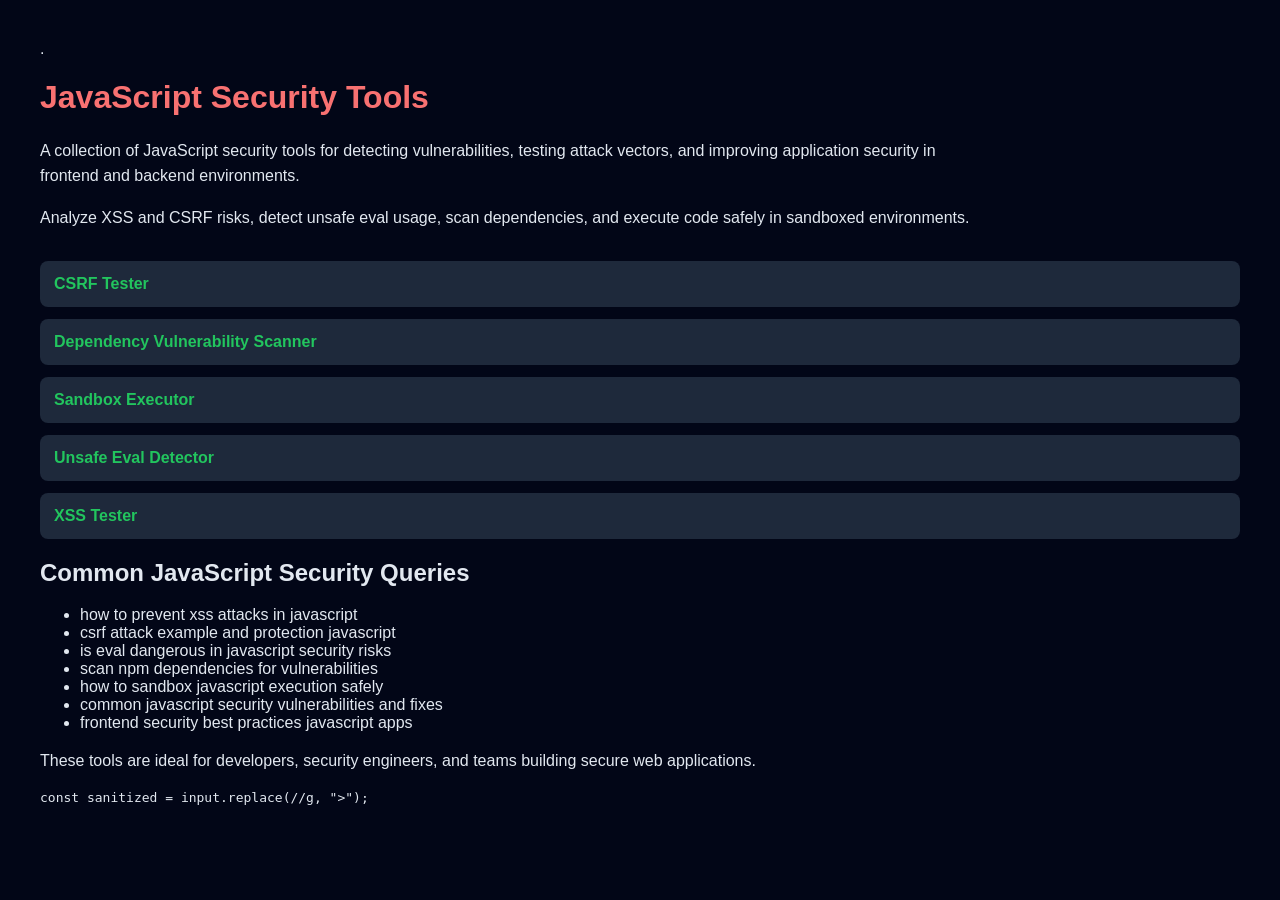
==== index.html @ 1f24fa0f "Initial commit" ====
.<!DOCTYPE html>
<html lang="en">
<head>
  <meta charset="UTF-8">
  <title>JavaScript Security Tools – XSS, CSRF & Vulnerability Analysis</title>
  <meta name="viewport" content="width=device-width, initial-scale=1.0">

  <!-- Google verification -->
  <meta name="google-site-verification" content="QMAlZVgw_jsHfCVlnfvifbkMZy5CKnLXh7m65vo1kLM" />

  <!-- SEO -->
  <meta name="description" content="JavaScript security tools for detecting XSS, CSRF vulnerabilities, unsafe eval usage, dependency risks, and secure sandbox execution.">
  <meta name="keywords" content="javascript security tools, xss tester javascript, csrf attack test js, unsafe eval detection javascript, npm vulnerability scanner, js sandbox execution">

  <!-- AdSense -->
  <meta name="google-adsense-account" content="ca-pub-XXXXXXXXXXXXXXXX">

  <!-- Open Graph -->
  <meta property="og:title" content="JavaScript Security Tools – XSS & Vulnerability Detection">
  <meta property="og:description" content="Test XSS, CSRF, unsafe eval, and dependency vulnerabilities in JavaScript apps.">
  <meta property="og:type" content="website">

  <style>
    body {
      font-family: Arial, sans-serif;
      background: #020617;
      color: #e2e8f0;
      margin: 0;
      padding: 40px;
    }
    h1 {
      color: #f87171;
    }
    p {
      max-width: 950px;
      line-height: 1.6;
    }
    .tools {
      margin-top: 30px;
    }
    .tool {
      background: #1e293b;
      padding: 14px;
      margin-bottom: 12px;
      border-radius: 8px;
      transition: 0.2s;
    }
    .tool:hover {
      background: #334155;
    }
    a {
      color: #22c55e;
      text-decoration: none;
      font-weight: bold;
    }
    a:hover {
      text-decoration: underline;
    }
  </style>
</head>
<body>

  <h1>JavaScript Security Tools</h1>

  <p>
    A collection of JavaScript security tools for detecting vulnerabilities,
    testing attack vectors, and improving application security in frontend
    and backend environments.
  </p>

  <p>
    Analyze XSS and CSRF risks, detect unsafe eval usage, scan dependencies,
    and execute code safely in sandboxed environments.
  </p>

  <div class="tools">

    <div class="tool"><a href="./javascript_csrf_tester/">CSRF Tester</a></div>
    <div class="tool"><a href="./javascript_dependency_vulnerability_scanner/">Dependency Vulnerability Scanner</a></div>
    <div class="tool"><a href="./javascript_sandbox_executor/">Sandbox Executor</a></div>
    <div class="tool"><a href="./javascript_unsafe_eval_detector/">Unsafe Eval Detector</a></div>
    <div class="tool"><a href="./javascript_xss_tester/">XSS Tester</a></div>

  </div>

  <!-- SEO LONG TAIL -->
  <h2>Common JavaScript Security Queries</h2>

  <ul>
    <li>how to prevent xss attacks in javascript</li>
    <li>csrf attack example and protection javascript</li>
    <li>is eval dangerous in javascript security risks</li>
    <li>scan npm dependencies for vulnerabilities</li>
    <li>how to sandbox javascript execution safely</li>
    <li>common javascript security vulnerabilities and fixes</li>
    <li>frontend security best practices javascript apps</li>
  </ul>

  <p>
    These tools are ideal for developers, security engineers,
    and teams building secure web applications.
  </p>

  <!-- snippet SEO -->
  <pre>
const sanitized = input.replace(/</g, "&lt;").replace(/>/g, "&gt;");
  </pre>

</body>
</html>
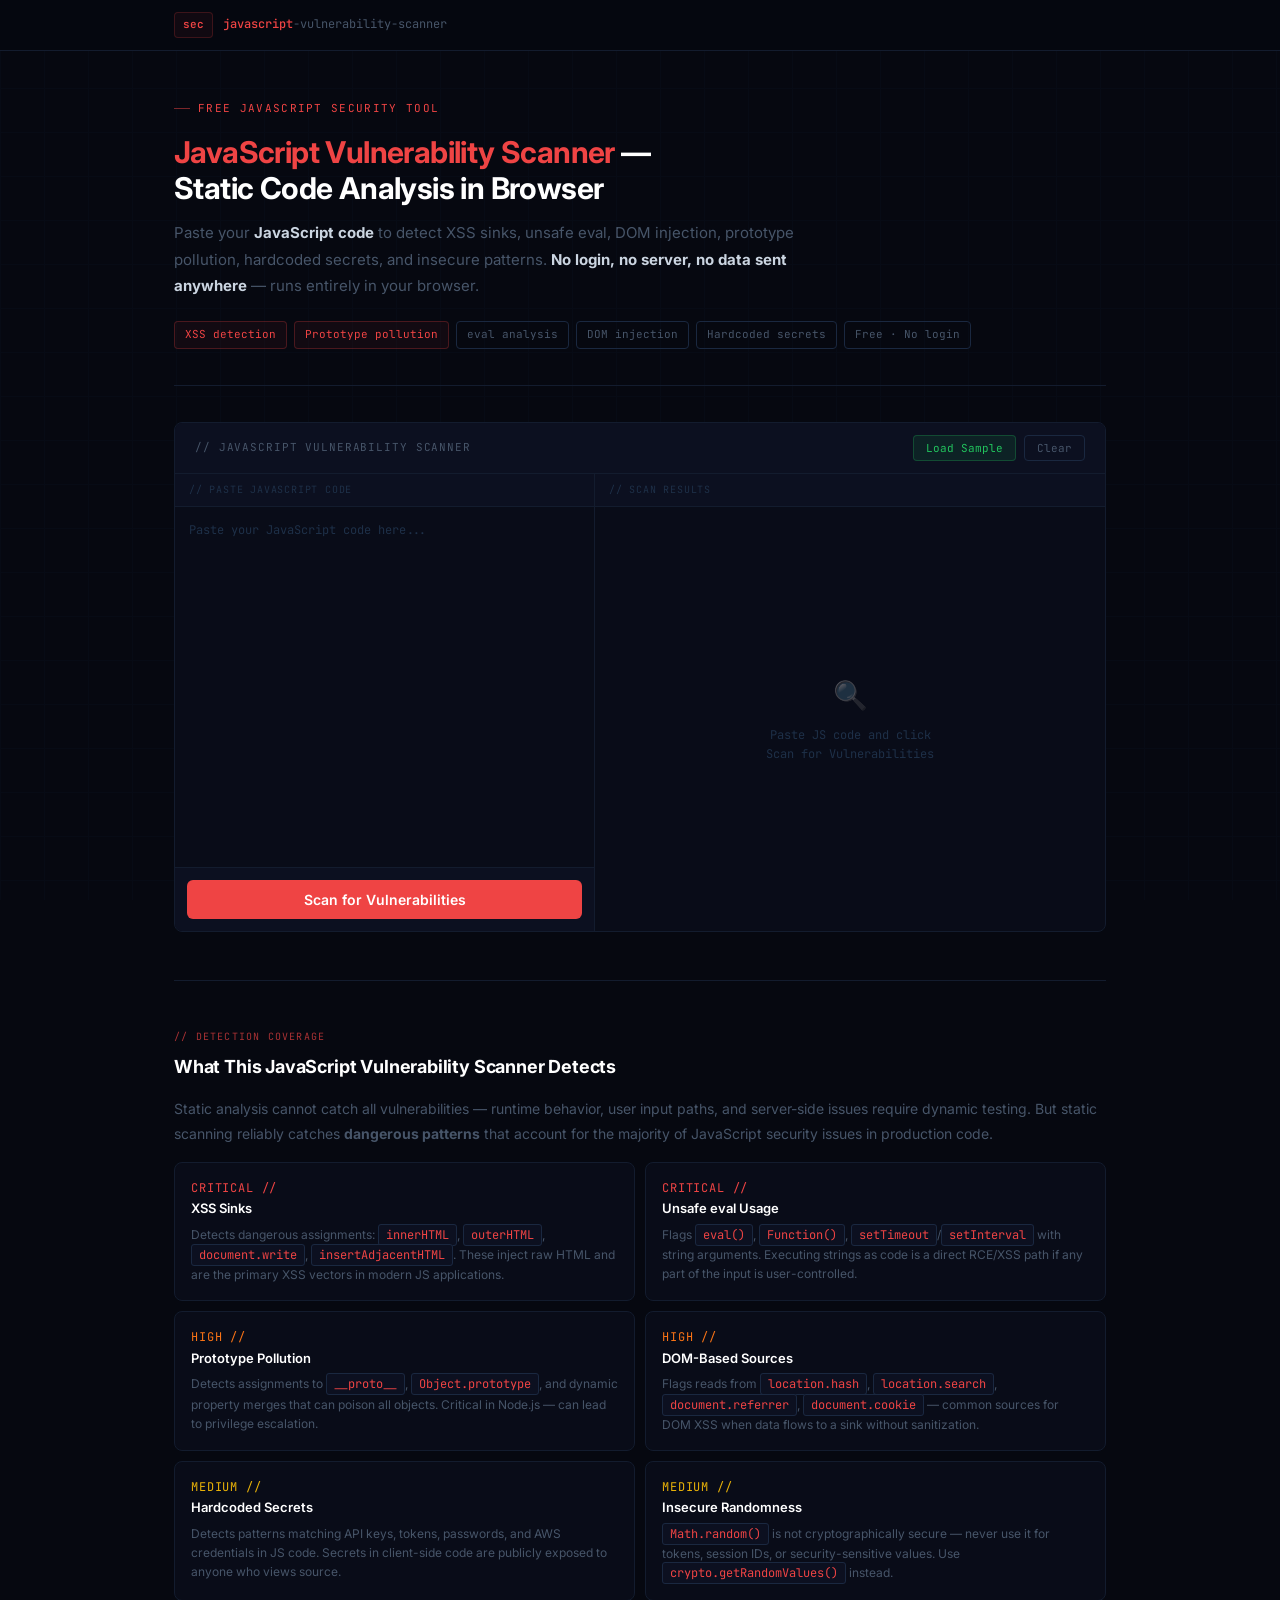
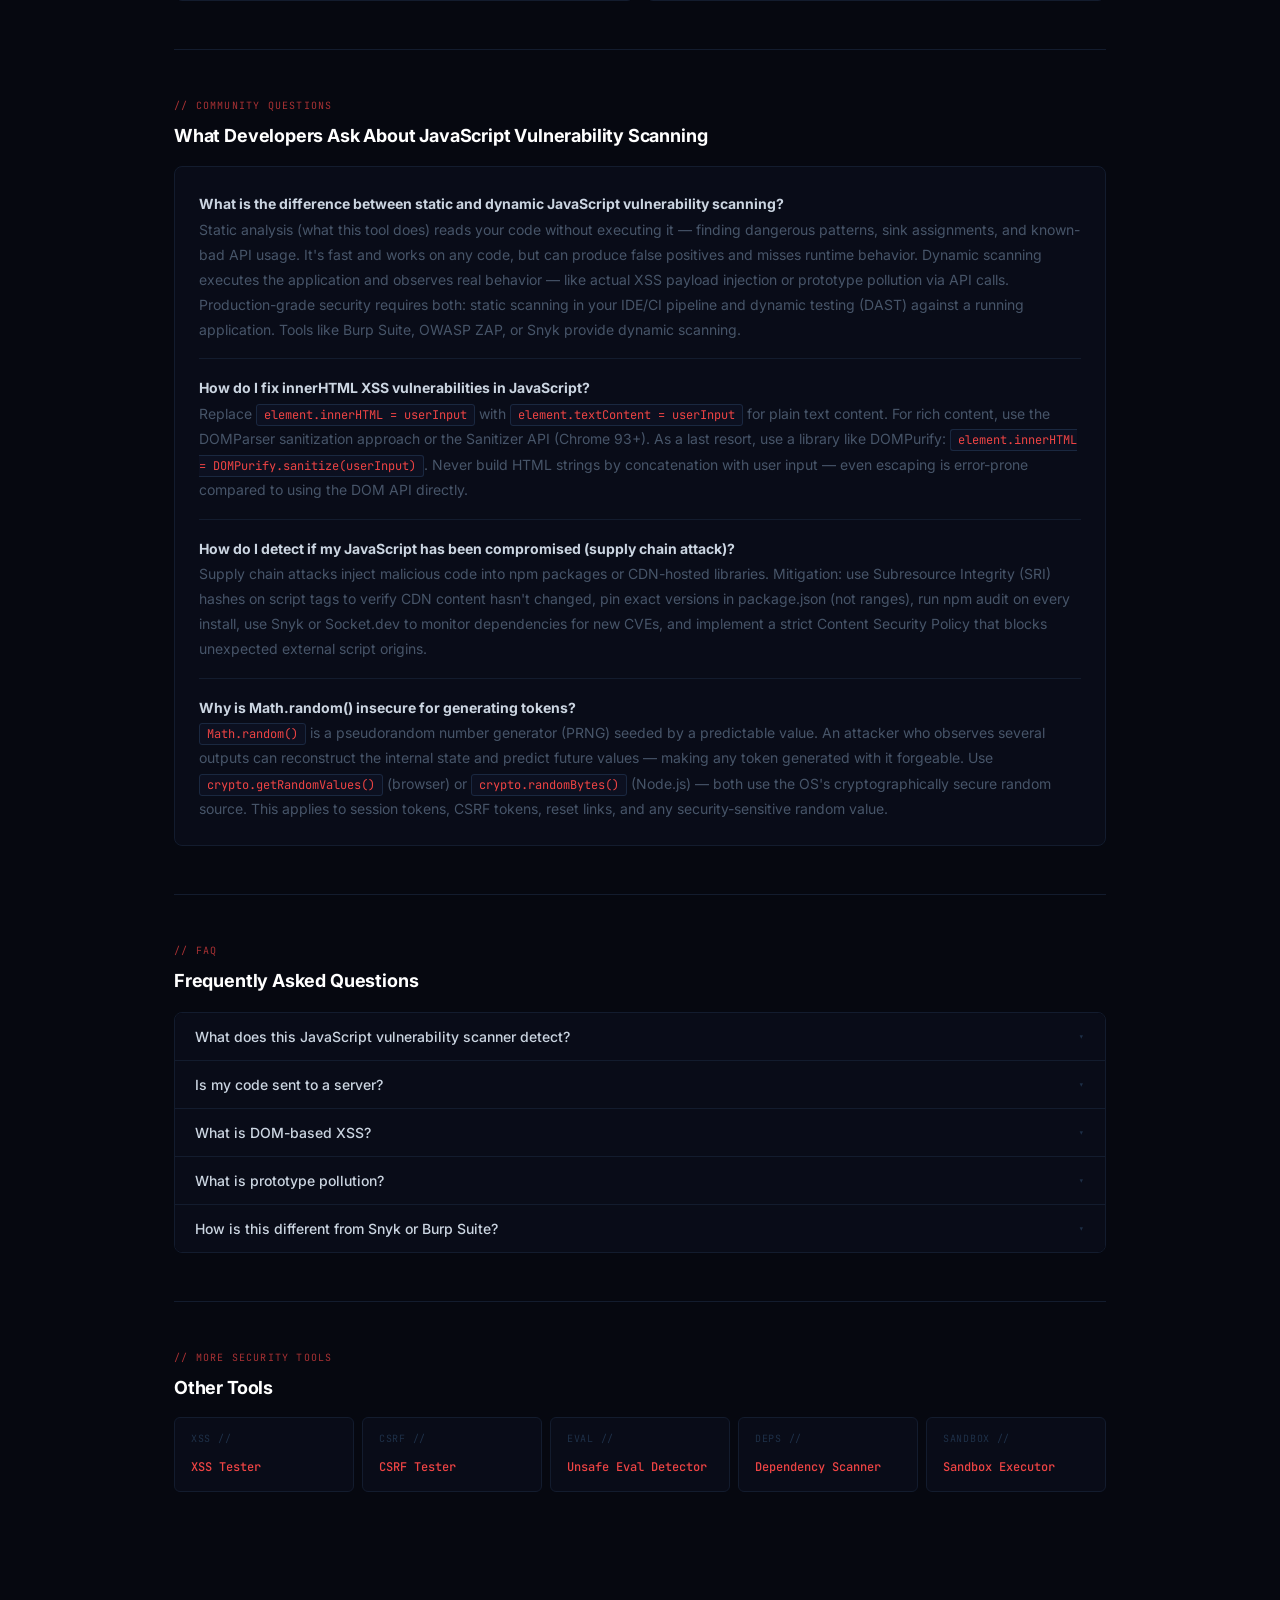
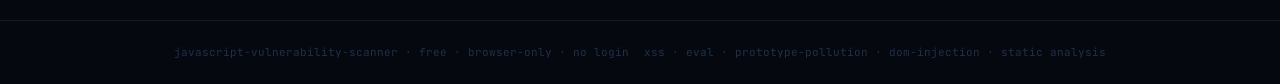
==== commit f07f8fb4: "Actualizar index.html" ====
--- a/index.html
+++ b/index.html
@@ -1,110 +1,1265 @@
-.<!DOCTYPE html>
+<!DOCTYPE html>
+
 <html lang="en">
 <head>
-  <meta charset="UTF-8">
-  <title>JavaScript Security Tools – XSS, CSRF & Vulnerability Analysis</title>
-  <meta name="viewport" content="width=device-width, initial-scale=1.0">
-
-  <!-- Google verification -->
-  <meta name="google-site-verification" content="QMAlZVgw_jsHfCVlnfvifbkMZy5CKnLXh7m65vo1kLM" />
-
-  <!-- SEO -->
-  <meta name="description" content="JavaScript security tools for detecting XSS, CSRF vulnerabilities, unsafe eval usage, dependency risks, and secure sandbox execution.">
-  <meta name="keywords" content="javascript security tools, xss tester javascript, csrf attack test js, unsafe eval detection javascript, npm vulnerability scanner, js sandbox execution">
-
-  <!-- AdSense -->
-  <meta name="google-adsense-account" content="ca-pub-XXXXXXXXXXXXXXXX">
-
-  <!-- Open Graph -->
-  <meta property="og:title" content="JavaScript Security Tools – XSS & Vulnerability Detection">
-  <meta property="og:description" content="Test XSS, CSRF, unsafe eval, and dependency vulnerabilities in JavaScript apps.">
-  <meta property="og:type" content="website">
-
-  <style>
-    body {
-      font-family: Arial, sans-serif;
-      background: #020617;
-      color: #e2e8f0;
-      margin: 0;
-      padding: 40px;
+<meta charset="UTF-8">
+<meta name="viewport" content="width=device-width, initial-scale=1.0">
+<meta name="google-site-verification" content="PkLa_ViOo6FAHpvh8SacceMb95o9tePRdrqLNBz9X1M" />
+<meta name="robots" content="index, follow">
+
+<title>JavaScript Vulnerability Scanner – Free Static Code Analysis Tool</title>
+
+<meta name="description" content="Free JavaScript vulnerability scanner. Paste your JS code to detect XSS sinks, unsafe eval, DOM injection, prototype pollution, hardcoded secrets, and insecure patterns. No login, no server, runs in browser.">
+
+<meta name="keywords" content="javascript vulnerability scanner, js vulnerability scanner, javascript security scanner, javascript code vulnerability checker, xss vulnerability scanner javascript, eval security javascript, dom xss scanner, javascript security analysis tool, js security checker online, javascript vulnerability detection">
+
+<link rel="canonical" href="https://franrivalbigprojects.github.io/javascript-security-tools/">
+
+<meta property="og:title" content="JavaScript Vulnerability Scanner – Free Static Code Analysis">
+<meta property="og:description" content="Paste JS code to detect XSS sinks, unsafe eval, DOM injection, prototype pollution, and hardcoded secrets. Free, no login.">
+<meta property="og:type" content="website">
+
+<meta name="google-adsense-account" content="ca-pub-XXXXXXXXXXXXXXXX">
+
+<link rel="preconnect" href="https://fonts.googleapis.com">
+<link rel="preconnect" href="https://fonts.gstatic.com" crossorigin>
+<link href="https://fonts.googleapis.com/css2?family=JetBrains+Mono:wght@400;500;600&family=Inter:wght@400;500;600;700&display=swap" rel="stylesheet">
+
+<style>
+:root {
+  --bg: #060810;
+  --surface: #090c18;
+  --surface2: #0c1020;
+  --border: #131c2e;
+  --border-light: #1a2840;
+  --red: #ef4444;
+  --red-dim: rgba(239,68,68,0.1);
+  --red-dim2: rgba(239,68,68,0.05);
+  --orange: #f97316;
+  --orange-dim: rgba(249,115,22,0.1);
+  --yellow: #eab308;
+  --yellow-dim: rgba(234,179,8,0.08);
+  --green: #22c55e;
+  --green-dim: rgba(34,197,94,0.1);
+  --green-dim2: rgba(34,197,94,0.05);
+  --blue: #60a5fa;
+  --blue-dim: rgba(96,165,250,0.08);
+  --text: #cbd5e1;
+  --text-muted: #475569;
+  --text-dim: #1e3048;
+  --mono: 'JetBrains Mono', monospace;
+  --sans: 'Inter', sans-serif;
+  --radius: 8px;
+}
+
+* { box-sizing: border-box; margin: 0; padding: 0; }
+
+body {
+  font-family: var(--sans);
+  background: var(--bg);
+  color: var(--text);
+  min-height: 100vh;
+  line-height: 1.6;
+}
+
+body::before {
+  content: "";
+  position: fixed;
+  inset: 0;
+  background-image:
+    linear-gradient(var(--border) 1px, transparent 1px),
+    linear-gradient(90deg, var(--border) 1px, transparent 1px);
+  background-size: 44px 44px;
+  opacity: 0.2;
+  pointer-events: none;
+  z-index: 0;
+}
+
+/* ─── HEADER ─── */
+header {
+  border-bottom: 1px solid var(--border);
+  padding: 12px 0;
+  position: sticky;
+  top: 0;
+  z-index: 100;
+  background: rgba(6,8,16,0.96);
+  backdrop-filter: blur(10px);
+}
+
+.header-inner {
+  max-width: 980px;
+  margin: 0 auto;
+  padding: 0 24px;
+  display: flex;
+  align-items: center;
+  gap: 10px;
+  position: relative;
+  z-index: 1;
+}
+
+.logo-mark {
+  font-family: var(--mono);
+  font-size: 11px;
+  font-weight: 600;
+  color: var(--red);
+  background: var(--red-dim2);
+  border: 1px solid rgba(239,68,68,0.2);
+  border-radius: 4px;
+  padding: 3px 8px;
+}
+
+.logo-text {
+  font-family: var(--mono);
+  font-size: 12px;
+  color: var(--text-muted);
+}
+
+.logo-text strong { color: var(--red); font-weight: 500; }
+
+/* ─── WRAPPER ─── */
+.wrapper {
+  max-width: 980px;
+  margin: 0 auto;
+  padding: 0 24px 80px;
+  position: relative;
+  z-index: 1;
+}
+
+/* ─── HERO ─── */
+.hero {
+  padding: 48px 0 36px;
+  border-bottom: 1px solid var(--border);
+  margin-bottom: 36px;
+}
+
+.hero-eyebrow {
+  font-family: var(--mono);
+  font-size: 11px;
+  letter-spacing: 0.12em;
+  text-transform: uppercase;
+  color: var(--red);
+  margin-bottom: 16px;
+  display: flex;
+  align-items: center;
+  gap: 8px;
+}
+
+.hero-eyebrow::before {
+  content: '';
+  width: 16px;
+  height: 1px;
+  background: var(--red);
+  opacity: 0.5;
+}
+
+h1 {
+  font-size: clamp(22px, 3.5vw, 30px);
+  font-weight: 700;
+  line-height: 1.2;
+  color: #fff;
+  margin-bottom: 14px;
+  letter-spacing: -0.02em;
+}
+
+h1 em { font-style: normal; color: var(--red); }
+
+.hero-sub {
+  font-size: 15px;
+  color: var(--text-muted);
+  max-width: 620px;
+  line-height: 1.75;
+  margin-bottom: 22px;
+}
+
+.hero-sub strong { color: var(--text); }
+
+.badges {
+  display: flex;
+  flex-wrap: wrap;
+  gap: 7px;
+}
+
+.badge {
+  font-family: var(--mono);
+  font-size: 11px;
+  padding: 4px 10px;
+  border-radius: 4px;
+  border: 1px solid var(--border-light);
+  color: var(--text-muted);
+}
+
+.badge.red {
+  color: var(--red);
+  background: var(--red-dim2);
+  border-color: rgba(239,68,68,0.25);
+}
+
+/* ─── TOOL ─── */
+.tool-wrap {
+  background: var(--surface);
+  border: 1px solid var(--border);
+  border-radius: var(--radius);
+  overflow: hidden;
+  margin-bottom: 16px;
+}
+
+.tool-head {
+  background: var(--surface2);
+  border-bottom: 1px solid var(--border);
+  padding: 12px 20px;
+  display: flex;
+  align-items: center;
+  justify-content: space-between;
+  flex-wrap: wrap;
+  gap: 8px;
+}
+
+.tool-title {
+  font-family: var(--mono);
+  font-size: 11px;
+  color: var(--text-muted);
+  text-transform: uppercase;
+  letter-spacing: 0.08em;
+}
+
+.tool-actions-top {
+  display: flex;
+  gap: 8px;
+}
+
+.btn-sm {
+  font-family: var(--mono);
+  font-size: 11px;
+  padding: 5px 12px;
+  border-radius: 4px;
+  cursor: pointer;
+  transition: opacity 0.15s;
+  border: 1px solid;
+}
+
+.btn-sm:hover { opacity: 0.75; }
+.btn-sm-sample { background: var(--green-dim); color: var(--green); border-color: rgba(34,197,94,0.25); }
+.btn-sm-clear { background: transparent; color: var(--text-muted); border-color: var(--border-light); }
+
+.tool-body {
+  display: grid;
+  grid-template-columns: 420px 1fr;
+  min-height: 440px;
+}
+
+.tool-input-side {
+  border-right: 1px solid var(--border);
+  display: flex;
+  flex-direction: column;
+}
+
+.input-label {
+  font-family: var(--mono);
+  font-size: 10px;
+  color: var(--text-dim);
+  text-transform: uppercase;
+  letter-spacing: 0.08em;
+  padding: 8px 14px;
+  border-bottom: 1px solid var(--border);
+  background: var(--surface2);
+}
+
+#jsInput {
+  flex: 1;
+  width: 100%;
+  min-height: 360px;
+  padding: 14px;
+  font-family: var(--mono);
+  font-size: 12px;
+  line-height: 1.65;
+  background: transparent;
+  border: none;
+  color: var(--text);
+  resize: none;
+  tab-size: 2;
+}
+
+#jsInput:focus { outline: none; }
+#jsInput::placeholder { color: var(--text-dim); }
+
+.scan-btn-wrap {
+  padding: 12px;
+  border-top: 1px solid var(--border);
+  background: var(--surface2);
+}
+
+.btn-scan {
+  width: 100%;
+  padding: 11px;
+  font-size: 14px;
+  font-family: var(--sans);
+  font-weight: 600;
+  background: var(--red);
+  color: #fff;
+  border: none;
+  border-radius: 6px;
+  cursor: pointer;
+  transition: opacity 0.15s, transform 0.1s;
+}
+
+.btn-scan:hover { opacity: 0.85; }
+.btn-scan:active { transform: scale(0.98); }
+
+/* ─── RESULTS SIDE ─── */
+.tool-results-side {
+  display: flex;
+  flex-direction: column;
+}
+
+.results-label {
+  font-family: var(--mono);
+  font-size: 10px;
+  color: var(--text-dim);
+  text-transform: uppercase;
+  letter-spacing: 0.08em;
+  padding: 8px 14px;
+  border-bottom: 1px solid var(--border);
+  background: var(--surface2);
+  display: flex;
+  justify-content: space-between;
+  align-items: center;
+}
+
+.results-area {
+  flex: 1;
+  padding: 14px;
+  overflow-y: auto;
+  min-height: 380px;
+}
+
+.results-empty {
+  display: flex;
+  flex-direction: column;
+  align-items: center;
+  justify-content: center;
+  height: 100%;
+  min-height: 360px;
+  gap: 8px;
+  color: var(--text-dim);
+  font-family: var(--mono);
+  font-size: 12px;
+  text-align: center;
+}
+
+.results-empty-icon { font-size: 28px; opacity: 0.3; }
+
+/* ─── FINDING CARDS ─── */
+.finding {
+  background: var(--bg);
+  border: 1px solid var(--border);
+  border-radius: 5px;
+  padding: 12px 14px;
+  margin-bottom: 8px;
+  border-left: 3px solid;
+}
+
+.finding-critical { border-left-color: var(--red); }
+.finding-high { border-left-color: var(--orange); }
+.finding-medium { border-left-color: var(--yellow); }
+.finding-low { border-left-color: var(--text-dim); }
+
+.finding-head {
+  display: flex;
+  align-items: flex-start;
+  gap: 8px;
+  margin-bottom: 6px;
+  flex-wrap: wrap;
+}
+
+.finding-sev {
+  font-family: var(--mono);
+  font-size: 10px;
+  font-weight: 600;
+  text-transform: uppercase;
+  letter-spacing: 0.05em;
+  padding: 2px 7px;
+  border-radius: 3px;
+  border: 1px solid;
+  flex-shrink: 0;
+}
+
+.sev-critical { color: var(--red); background: var(--red-dim2); border-color: rgba(239,68,68,0.2); }
+.sev-high { color: var(--orange); background: var(--orange-dim); border-color: rgba(249,115,22,0.2); }
+.sev-medium { color: var(--yellow); background: var(--yellow-dim); border-color: rgba(234,179,8,0.2); }
+.sev-low { color: var(--text-muted); background: var(--surface2); border-color: var(--border-light); }
+
+.finding-title {
+  font-size: 13px;
+  font-weight: 600;
+  color: var(--text);
+  flex: 1;
+}
+
+.finding-body {
+  font-size: 12px;
+  color: var(--text-muted);
+  line-height: 1.6;
+  margin-bottom: 6px;
+}
+
+.finding-snippet {
+  font-family: var(--mono);
+  font-size: 11px;
+  background: var(--surface2);
+  border: 1px solid var(--border);
+  border-radius: 3px;
+  padding: 6px 10px;
+  color: var(--red);
+  word-break: break-all;
+  line-height: 1.5;
+}
+
+.finding-fix {
+  margin-top: 6px;
+  font-size: 11px;
+  color: var(--green);
+  font-family: var(--mono);
+  line-height: 1.5;
+}
+
+/* stats */
+.scan-stats {
+  display: grid;
+  grid-template-columns: repeat(4, 1fr);
+  gap: 8px;
+  margin-bottom: 12px;
+}
+
+.scan-stat {
+  background: var(--surface2);
+  border: 1px solid var(--border);
+  border-radius: 5px;
+  padding: 10px;
+  text-align: center;
+}
+
+.scan-stat .snum {
+  font-family: var(--mono);
+  font-size: 18px;
+  font-weight: 600;
+  line-height: 1;
+  display: block;
+}
+
+.scan-stat .slbl {
+  font-family: var(--mono);
+  font-size: 9px;
+  color: var(--text-dim);
+  text-transform: uppercase;
+  letter-spacing: 0.06em;
+  margin-top: 3px;
+}
+
+.ok-box {
+  background: var(--green-dim);
+  border: 1px solid rgba(34,197,94,0.25);
+  border-radius: 5px;
+  padding: 14px;
+  font-family: var(--mono);
+  font-size: 12px;
+  color: var(--green);
+  text-align: center;
+}
+
+/* ─── DIVIDER ─── */
+hr.divider { border: none; border-top: 1px solid var(--border); margin: 48px 0; }
+
+/* ─── CONTENT ─── */
+.content-section { margin-bottom: 48px; }
+
+.section-eyebrow {
+  font-family: var(--mono);
+  font-size: 10px;
+  letter-spacing: 0.12em;
+  text-transform: uppercase;
+  color: var(--red);
+  opacity: 0.7;
+  margin-bottom: 8px;
+  display: block;
+}
+
+h3 {
+  font-size: 18px;
+  font-weight: 700;
+  color: #fff;
+  margin-bottom: 14px;
+  letter-spacing: -0.01em;
+}
+
+p {
+  font-size: 14px;
+  color: var(--text-muted);
+  line-height: 1.8;
+  margin-bottom: 12px;
+}
+
+code {
+  font-family: var(--mono);
+  font-size: 12px;
+  background: var(--surface2);
+  color: var(--red);
+  padding: 2px 7px;
+  border-radius: 3px;
+  border: 1px solid var(--border-light);
+}
+
+.vuln-grid {
+  display: grid;
+  grid-template-columns: 1fr 1fr;
+  gap: 10px;
+  margin-top: 16px;
+}
+
+.vuln-card {
+  background: var(--surface);
+  border: 1px solid var(--border);
+  border-radius: var(--radius);
+  padding: 16px;
+  transition: border-color 0.15s;
+}
+
+.vuln-card:hover { border-color: var(--border-light); }
+
+.vc-sev {
+  font-family: var(--mono);
+  font-size: 10px;
+  text-transform: uppercase;
+  letter-spacing: 0.07em;
+  margin-bottom: 8px;
+}
+
+.vc-title {
+  font-size: 13px;
+  color: #fff;
+  font-weight: 600;
+  display: block;
+  margin-bottom: 6px;
+}
+
+.vuln-card p { font-size: 12px; margin: 0; line-height: 1.6; }
+
+/* ─── DENSE BLOCK ─── */
+.dense-block {
+  background: var(--surface);
+  border: 1px solid var(--border);
+  border-radius: var(--radius);
+  padding: 24px;
+  margin-top: 16px;
+}
+
+.dense-block p {
+  font-size: 14px;
+  margin-bottom: 16px;
+  padding-bottom: 16px;
+  border-bottom: 1px solid var(--border);
+  line-height: 1.8;
+}
+
+.dense-block p:last-child { margin-bottom: 0; padding-bottom: 0; border-bottom: none; }
+.dense-block strong { color: var(--text); }
+
+/* ─── FAQ ─── */
+.faq-list {
+  margin-top: 16px;
+  border: 1px solid var(--border);
+  border-radius: var(--radius);
+  overflow: hidden;
+}
+
+.faq-item { border-bottom: 1px solid var(--border); }
+.faq-item:last-child { border-bottom: none; }
+
+.faq-q {
+  width: 100%;
+  text-align: left;
+  background: var(--surface);
+  border: none;
+  padding: 15px 20px;
+  font-size: 14px;
+  color: var(--text);
+  font-family: var(--sans);
+  cursor: pointer;
+  display: flex;
+  justify-content: space-between;
+  align-items: center;
+  gap: 12px;
+  transition: background 0.15s;
+  font-weight: 500;
+}
+
+.faq-q:hover { background: var(--red-dim2); }
+
+.faq-arrow {
+  font-size: 11px;
+  color: var(--text-dim);
+  transition: transform 0.2s;
+  flex-shrink: 0;
+  font-family: var(--mono);
+}
+
+.faq-item.open .faq-arrow { transform: rotate(180deg); }
+
+.faq-a {
+  display: none;
+  padding: 0 20px 16px;
+  font-size: 13px;
+  color: var(--text-muted);
+  line-height: 1.75;
+  border-top: 1px solid var(--border);
+  background: var(--bg);
+}
+
+.faq-item.open .faq-a { display: block; }
+
+/* ─── OTHER TOOLS ─── */
+.other-tools {
+  display: grid;
+  grid-template-columns: repeat(auto-fill, minmax(180px, 1fr));
+  gap: 8px;
+  margin-top: 12px;
+}
+
+.other-tool-link {
+  background: var(--surface);
+  border: 1px solid var(--border);
+  border-radius: 6px;
+  padding: 12px 16px;
+  text-decoration: none;
+  transition: border-color 0.15s, background 0.15s;
+  display: block;
+}
+
+.other-tool-link:hover {
+  border-color: rgba(239,68,68,0.3);
+  background: var(--red-dim2);
+}
+
+.otl-eye {
+  font-family: var(--mono);
+  font-size: 10px;
+  color: var(--text-dim);
+  text-transform: uppercase;
+  letter-spacing: 0.07em;
+  margin-bottom: 5px;
+}
+
+.otl-name {
+  font-family: var(--mono);
+  font-size: 12px;
+  color: var(--red);
+  font-weight: 500;
+}
+
+/* ─── FOOTER ─── */
+footer {
+  border-top: 1px solid var(--border);
+  padding: 22px 0;
+  position: relative;
+  z-index: 1;
+}
+
+.footer-inner {
+  max-width: 980px;
+  margin: 0 auto;
+  padding: 0 24px;
+  display: flex;
+  justify-content: space-between;
+  align-items: center;
+  flex-wrap: wrap;
+  gap: 8px;
+}
+
+footer p {
+  font-size: 11px;
+  color: var(--text-dim);
+  font-family: var(--mono);
+  margin: 0;
+}
+
+@media (max-width: 680px) {
+  .tool-body { grid-template-columns: 1fr; }
+  .tool-input-side { border-right: none; border-bottom: 1px solid var(--border); }
+  .vuln-grid { grid-template-columns: 1fr; }
+  .scan-stats { grid-template-columns: 1fr 1fr; }
+  .hero { padding: 32px 0 24px; }
+}
+</style>
+
+<script type="application/ld+json">
+{
+  "@context": "https://schema.org",
+  "@type": "SoftwareApplication",
+  "name": "JavaScript Vulnerability Scanner",
+  "applicationCategory": "DeveloperApplication",
+  "operatingSystem": "Web",
+  "offers": { "@type": "Offer", "price": "0", "priceCurrency": "USD" },
+  "description": "Free JavaScript vulnerability scanner. Paste JS code to detect XSS sinks, unsafe eval usage, DOM-based injection, prototype pollution, hardcoded secrets, insecure randomness, and other common JS security vulnerabilities. No login, no server, runs entirely in the browser.",
+  "featureList": "XSS sink detection, eval security analysis, DOM injection detection, prototype pollution scanner, hardcoded secret detection, insecure randomness, CSRF pattern detection, innerHTML sink analysis"
+}
+</script>
+
+<script type="application/ld+json">
+{
+  "@context": "https://schema.org",
+  "@type": "FAQPage",
+  "mainEntity": [
+    {
+      "@type": "Question",
+      "name": "What does a JavaScript vulnerability scanner detect?",
+      "acceptedAnswer": {
+        "@type": "Answer",
+        "text": "A JavaScript vulnerability scanner analyzes JS code for common security issues: XSS sinks (innerHTML, document.write, eval with user input), unsafe eval usage, DOM-based injection patterns, prototype pollution (assignments to __proto__ or Object.prototype), hardcoded credentials and API keys, insecure randomness (Math.random for security purposes), and CSRF-related patterns. Static analysis catches these patterns without executing the code."
+      }
+    },
+    {
+      "@type": "Question",
+      "name": "What is DOM-based XSS in JavaScript?",
+      "acceptedAnswer": {
+        "@type": "Answer",
+        "text": "DOM-based XSS occurs when JavaScript takes attacker-controllable data from the DOM (location.hash, location.search, document.referrer) and passes it to a dangerous sink without sanitization. Common sinks: innerHTML, outerHTML, document.write, eval, setTimeout with a string argument, and jQuery's html() method. Unlike reflected or stored XSS, DOM XSS is processed entirely client-side and may not appear in server logs."
+      }
+    },
+    {
+      "@type": "Question",
+      "name": "Why is eval dangerous in JavaScript?",
+      "acceptedAnswer": {
+        "@type": "Answer",
+        "text": "eval() executes a string as JavaScript code, making it a critical XSS vector if user input reaches it. It also defeats JavaScript engine optimizations, making code slower. Alternatives: JSON.parse for data, Function constructor for templates. Even indirect eval usage via setTimeout('code') or setInterval('code') is dangerous. Modern CSP headers can block eval with unsafe-eval restrictions."
+      }
+    },
+    {
+      "@type": "Question",
+      "name": "What is prototype pollution in JavaScript?",
+      "acceptedAnswer": {
+        "@type": "Answer",
+        "text": "Prototype pollution occurs when an attacker can modify Object.prototype or an object's __proto__ property, injecting properties that affect all objects in the application. Common vectors: deep merge functions, property assignment from user-controlled keys like obj[userInput] = value. It can lead to privilege escalation, property injection, and in some cases remote code execution in Node.js. Mitigation: use Object.create(null) for dictionaries, freeze Object.prototype, validate merge keys."
+      }
     }
-    h1 {
-      color: #f87171;
+  ]
+}
+</script>
+
+</head>
+
+<body>
+
+<header>
+  <div class="header-inner">
+    <span class="logo-mark">sec</span>
+    <span class="logo-text"><strong>javascript</strong>-vulnerability-scanner</span>
+  </div>
+</header>
+
+<div class="wrapper">
+
+  <!-- HERO -->
+
+  <section class="hero">
+    <p class="hero-eyebrow">Free JavaScript Security Tool</p>
+    <h1><em>JavaScript Vulnerability Scanner</em> —<br>Static Code Analysis in Browser</h1>
+    <p class="hero-sub">
+      Paste your <strong>JavaScript code</strong> to detect XSS sinks, unsafe eval, DOM injection, prototype pollution, hardcoded secrets, and insecure patterns. <strong>No login, no server, no data sent anywhere</strong> — runs entirely in your browser.
+    </p>
+    <div class="badges">
+      <span class="badge red">XSS detection</span>
+      <span class="badge red">Prototype pollution</span>
+      <span class="badge">eval analysis</span>
+      <span class="badge">DOM injection</span>
+      <span class="badge">Hardcoded secrets</span>
+      <span class="badge">Free · No login</span>
+    </div>
+  </section>
+
+  <!-- TOOL -->
+
+  <div class="tool-wrap">
+    <div class="tool-head">
+      <span class="tool-title">// JavaScript Vulnerability Scanner</span>
+      <div class="tool-actions-top">
+        <button class="btn-sm btn-sm-sample" onclick="loadSample()">Load Sample</button>
+        <button class="btn-sm btn-sm-clear" onclick="clearTool()">Clear</button>
+      </div>
+    </div>
+    <div class="tool-body">
+      <!-- Input -->
+      <div class="tool-input-side">
+        <div class="input-label">// Paste JavaScript code</div>
+        <textarea id="jsInput" placeholder="Paste your JavaScript code here..."></textarea>
+        <div class="scan-btn-wrap">
+          <button class="btn-scan" onclick="scanCode()">Scan for Vulnerabilities</button>
+        </div>
+      </div>
+      <!-- Results -->
+      <div class="tool-results-side">
+        <div class="results-label">
+          <span>// Scan results</span>
+          <span id="findingCount" style="font-family:var(--mono);font-size:10px;color:var(--text-dim);"></span>
+        </div>
+        <div class="results-area" id="resultsArea">
+          <div class="results-empty" id="resultsEmpty">
+            <span class="results-empty-icon">🔍</span>
+            <span>Paste JS code and click<br>Scan for Vulnerabilities</span>
+          </div>
+        </div>
+      </div>
+    </div>
+  </div>
+
+  <hr class="divider">
+
+  <!-- WHAT DOES IT DETECT -->
+
+  <section class="content-section">
+    <span class="section-eyebrow">// Detection coverage</span>
+    <h3>What This JavaScript Vulnerability Scanner Detects</h3>
+    <p>
+      Static analysis cannot catch all vulnerabilities — runtime behavior, user input paths, and server-side issues require dynamic testing. But static scanning reliably catches <strong>dangerous patterns</strong> that account for the majority of JavaScript security issues in production code.
+    </p>
+    <div class="vuln-grid">
+      <div class="vuln-card">
+        <p class="vc-sev" style="color:var(--red);">Critical //</p>
+        <span class="vc-title">XSS Sinks</span>
+        <p>Detects dangerous assignments: <code>innerHTML</code>, <code>outerHTML</code>, <code>document.write</code>, <code>insertAdjacentHTML</code>. These inject raw HTML and are the primary XSS vectors in modern JS applications.</p>
+      </div>
+      <div class="vuln-card">
+        <p class="vc-sev" style="color:var(--red);">Critical //</p>
+        <span class="vc-title">Unsafe eval Usage</span>
+        <p>Flags <code>eval()</code>, <code>Function()</code>, <code>setTimeout</code>/<code>setInterval</code> with string arguments. Executing strings as code is a direct RCE/XSS path if any part of the input is user-controlled.</p>
+      </div>
+      <div class="vuln-card">
+        <p class="vc-sev" style="color:var(--orange);">High //</p>
+        <span class="vc-title">Prototype Pollution</span>
+        <p>Detects assignments to <code>__proto__</code>, <code>Object.prototype</code>, and dynamic property merges that can poison all objects. Critical in Node.js — can lead to privilege escalation.</p>
+      </div>
+      <div class="vuln-card">
+        <p class="vc-sev" style="color:var(--orange);">High //</p>
+        <span class="vc-title">DOM-Based Sources</span>
+        <p>Flags reads from <code>location.hash</code>, <code>location.search</code>, <code>document.referrer</code>, <code>document.cookie</code> — common sources for DOM XSS when data flows to a sink without sanitization.</p>
+      </div>
+      <div class="vuln-card">
+        <p class="vc-sev" style="color:var(--yellow);">Medium //</p>
+        <span class="vc-title">Hardcoded Secrets</span>
+        <p>Detects patterns matching API keys, tokens, passwords, and AWS credentials in JS code. Secrets in client-side code are publicly exposed to anyone who views source.</p>
+      </div>
+      <div class="vuln-card">
+        <p class="vc-sev" style="color:var(--yellow);">Medium //</p>
+        <span class="vc-title">Insecure Randomness</span>
+        <p><code>Math.random()</code> is not cryptographically secure — never use it for tokens, session IDs, or security-sensitive values. Use <code>crypto.getRandomValues()</code> instead.</p>
+      </div>
+    </div>
+  </section>
+
+  <hr class="divider">
+
+  <!-- WHAT DEVS ASK -->
+
+  <section class="content-section">
+    <span class="section-eyebrow">// Community questions</span>
+    <h3>What Developers Ask About JavaScript Vulnerability Scanning</h3>
+    <div class="dense-block">
+      <p><strong>What is the difference between static and dynamic JavaScript vulnerability scanning?</strong><br>
+      Static analysis (what this tool does) reads your code without executing it — finding dangerous patterns, sink assignments, and known-bad API usage. It's fast and works on any code, but can produce false positives and misses runtime behavior. Dynamic scanning executes the application and observes real behavior — like actual XSS payload injection or prototype pollution via API calls. Production-grade security requires both: static scanning in your IDE/CI pipeline and dynamic testing (DAST) against a running application. Tools like Burp Suite, OWASP ZAP, or Snyk provide dynamic scanning.</p>
+
+
+  <p><strong>How do I fix innerHTML XSS vulnerabilities in JavaScript?</strong><br>
+  Replace <code>element.innerHTML = userInput</code> with <code>element.textContent = userInput</code> for plain text content. For rich content, use the DOMParser sanitization approach or the Sanitizer API (Chrome 93+). As a last resort, use a library like DOMPurify: <code>element.innerHTML = DOMPurify.sanitize(userInput)</code>. Never build HTML strings by concatenation with user input — even escaping is error-prone compared to using the DOM API directly.</p>
+
+  <p><strong>How do I detect if my JavaScript has been compromised (supply chain attack)?</strong><br>
+  Supply chain attacks inject malicious code into npm packages or CDN-hosted libraries. Mitigation: use Subresource Integrity (SRI) hashes on script tags to verify CDN content hasn't changed, pin exact versions in package.json (not ranges), run npm audit on every install, use Snyk or Socket.dev to monitor dependencies for new CVEs, and implement a strict Content Security Policy that blocks unexpected external script origins.</p>
+
+  <p><strong>Why is Math.random() insecure for generating tokens?</strong><br>
+  <code>Math.random()</code> is a pseudorandom number generator (PRNG) seeded by a predictable value. An attacker who observes several outputs can reconstruct the internal state and predict future values — making any token generated with it forgeable. Use <code>crypto.getRandomValues()</code> (browser) or <code>crypto.randomBytes()</code> (Node.js) — both use the OS's cryptographically secure random source. This applies to session tokens, CSRF tokens, reset links, and any security-sensitive random value.</p>
+</div>
+
+
+  </section>
+
+  <hr class="divider">
+
+  <!-- FAQ -->
+
+  <section class="content-section">
+    <span class="section-eyebrow">// FAQ</span>
+    <h3>Frequently Asked Questions</h3>
+    <div class="faq-list">
+      <div class="faq-item">
+        <button class="faq-q" onclick="toggleFaq(this)">What does this JavaScript vulnerability scanner detect?<span class="faq-arrow">▾</span></button>
+        <div class="faq-a">XSS sinks (innerHTML, document.write, eval), prototype pollution patterns (__proto__, Object.prototype), DOM-based XSS sources (location.hash, document.referrer), hardcoded secrets and API keys, insecure randomness (Math.random for security), and unsafe dynamic code execution patterns.</div>
+      </div>
+      <div class="faq-item">
+        <button class="faq-q" onclick="toggleFaq(this)">Is my code sent to a server?<span class="faq-arrow">▾</span></button>
+        <div class="faq-a">No. All analysis runs entirely in your browser using JavaScript regex and pattern matching. Nothing is sent to any server. Safe to use with proprietary, production, or sensitive code.</div>
+      </div>
+      <div class="faq-item">
+        <button class="faq-q" onclick="toggleFaq(this)">What is DOM-based XSS?<span class="faq-arrow">▾</span></button>
+        <div class="faq-a">DOM-based XSS occurs when JS reads from an attacker-controlled source (location.hash, URL params) and writes to a dangerous sink (innerHTML, eval) without sanitization. Unlike reflected XSS, it's processed entirely client-side and won't appear in server logs — making it harder to detect with server-side WAFs.</div>
+      </div>
+      <div class="faq-item">
+        <button class="faq-q" onclick="toggleFaq(this)">What is prototype pollution?<span class="faq-arrow">▾</span></button>
+        <div class="faq-a">Prototype pollution modifies Object.prototype or __proto__, injecting properties that affect all objects in the application. An attacker who controls keys in a deep merge or property assignment can poison global object behavior, potentially leading to privilege escalation or RCE in Node.js.</div>
+      </div>
+      <div class="faq-item">
+        <button class="faq-q" onclick="toggleFaq(this)">How is this different from Snyk or Burp Suite?<span class="faq-arrow">▾</span></button>
+        <div class="faq-a">Snyk scans npm dependencies against a CVE database — it doesn't analyze your code logic. Burp Suite is a dynamic scanner that crawls and attacks a running application. This tool does static analysis of JS code you paste directly — no running server, no npm install, instant results for code review or quick audits.</div>
+      </div>
+    </div>
+  </section>
+
+  <hr class="divider">
+
+  <!-- OTHER TOOLS -->
+
+  <section class="content-section">
+    <span class="section-eyebrow">// More security tools</span>
+    <h3>Other Tools</h3>
+    <div class="other-tools">
+      <a href="javascript_xss_tester/" class="other-tool-link">
+        <p class="otl-eye">xss //</p>
+        <span class="otl-name">XSS Tester</span>
+      </a>
+      <a href="javascript_csrf_tester/" class="other-tool-link">
+        <p class="otl-eye">csrf //</p>
+        <span class="otl-name">CSRF Tester</span>
+      </a>
+      <a href="javascript_unsafe_eval_detector/" class="other-tool-link">
+        <p class="otl-eye">eval //</p>
+        <span class="otl-name">Unsafe Eval Detector</span>
+      </a>
+      <a href="javascript_dependency_vulnerability_scanner/" class="other-tool-link">
+        <p class="otl-eye">deps //</p>
+        <span class="otl-name">Dependency Scanner</span>
+      </a>
+      <a href="javascript_sandbox_executor/" class="other-tool-link">
+        <p class="otl-eye">sandbox //</p>
+        <span class="otl-name">Sandbox Executor</span>
+      </a>
+    </div>
+  </section>
+
+</div>
+
+<footer>
+  <div class="footer-inner">
+    <p>javascript-vulnerability-scanner · free · browser-only · no login</p>
+    <p>xss · eval · prototype-pollution · dom-injection · static analysis</p>
+  </div>
+</footer>
+
+<script>
+// ─── VULNERABILITY RULES ───
+const RULES = [
+  // CRITICAL
+  {
+    id: 'innerHTML',
+    title: 'XSS Sink: innerHTML assignment',
+    sev: 'critical',
+    pattern: /\.innerHTML\s*=/g,
+    body: 'Assigning to innerHTML can execute injected HTML including script tags. If the value includes any user-controlled data, this is a direct XSS vector.',
+    fix: 'Use .textContent for plain text, or DOMPurify.sanitize() for rich content.',
+    snippet: true
+  },
+  {
+    id: 'outerHTML',
+    title: 'XSS Sink: outerHTML assignment',
+    sev: 'critical',
+    pattern: /\.outerHTML\s*=/g,
+    body: 'outerHTML replaces the element and its children with raw HTML. Equivalent risk to innerHTML for XSS.',
+    fix: 'Use DOM methods (createElement, appendChild) to build elements programmatically.',
+    snippet: true
+  },
+  {
+    id: 'docwrite',
+    title: 'XSS Sink: document.write()',
+    sev: 'critical',
+    pattern: /document\.write\s*\(/g,
+    body: 'document.write() injects raw HTML into the page. Deprecated, blocks rendering, and a classic XSS sink.',
+    fix: 'Use DOM manipulation methods instead. Remove document.write() entirely.',
+    snippet: true
+  },
+  {
+    id: 'insertAdjacentHTML',
+    title: 'XSS Sink: insertAdjacentHTML()',
+    sev: 'critical',
+    pattern: /\.insertAdjacentHTML\s*\(/g,
+    body: 'insertAdjacentHTML() parses and inserts raw HTML. Same XSS risk as innerHTML when used with user data.',
+    fix: 'Use insertAdjacentText() for text, or sanitize with DOMPurify before use.',
+    snippet: true
+  },
+  {
+    id: 'eval',
+    title: 'Unsafe eval() usage',
+    sev: 'critical',
+    pattern: /\beval\s*\(/g,
+    body: 'eval() executes a string as JavaScript code. If any user-controlled data reaches eval(), it enables arbitrary code execution.',
+    fix: 'Use JSON.parse() for data. Never pass user input to eval(). Consider a template engine instead.',
+    snippet: true
+  },
+  {
+    id: 'function-constructor',
+    title: 'Unsafe Function() constructor',
+    sev: 'critical',
+    pattern: /new\s+Function\s*\(/g,
+    body: 'new Function() is equivalent to eval() — it executes a string as code. Often used to bypass eval restrictions but carries the same risk.',
+    fix: 'Avoid dynamic code generation. Refactor to use static functions.',
+    snippet: true
+  },
+  // HIGH
+  {
+    id: 'settimeout-string',
+    title: 'setTimeout/setInterval with string argument',
+    sev: 'high',
+    pattern: /(?:setTimeout|setInterval)\s*\(\s*['"`]/g,
+    body: 'Passing a string to setTimeout or setInterval evaluates it as code — equivalent to eval(). Use function references instead.',
+    fix: 'Replace setTimeout("code", n) with setTimeout(() => { code }, n).',
+    snippet: true
+  },
+  {
+    id: 'proto-pollution',
+    title: 'Prototype pollution: __proto__ assignment',
+    sev: 'high',
+    pattern: /__proto__\s*[=\[]/g,
+    body: 'Direct __proto__ assignment can modify the prototype chain of all objects. Attackers who control property keys in deep merges exploit this for privilege escalation.',
+    fix: 'Use Object.create(null) for dictionaries. Freeze Object.prototype. Validate all dynamic property keys.',
+    snippet: true
+  },
+  {
+    id: 'object-prototype',
+    title: 'Prototype pollution: Object.prototype modification',
+    sev: 'high',
+    pattern: /Object\.prototype\s*\[/g,
+    body: 'Modifying Object.prototype affects all objects in the application. If key comes from user input, this enables prototype pollution attacks.',
+    fix: 'Never assign to Object.prototype dynamically. Use Map instead of plain objects for user-controlled key-value data.',
+    snippet: true
+  },
+  {
+    id: 'dom-source-hash',
+    title: 'DOM XSS Source: location.hash',
+    sev: 'high',
+    pattern: /location\.hash/g,
+    body: 'location.hash is attacker-controlled without any server interaction. If this value flows to an XSS sink (innerHTML, eval) without sanitization, it enables DOM-based XSS.',
+    fix: 'Always sanitize location.hash before use. Avoid passing it to HTML sinks.',
+    snippet: true
+  },
+  {
+    id: 'dom-source-search',
+    title: 'DOM XSS Source: location.search',
+    sev: 'high',
+    pattern: /location\.search/g,
+    body: 'URL query parameters are attacker-controlled. Unsanitized use in HTML sinks enables DOM-based reflected XSS.',
+    fix: 'Use URLSearchParams to parse, then sanitize values before using in the DOM.',
+    snippet: true
+  },
+  {
+    id: 'dom-source-referrer',
+    title: 'DOM XSS Source: document.referrer',
+    sev: 'high',
+    pattern: /document\.referrer/g,
+    body: 'document.referrer can be spoofed. Using it in DOM sinks without sanitization enables DOM XSS.',
+    fix: 'Sanitize document.referrer before any DOM use. Prefer not using it for dynamic content.',
+    snippet: true
+  },
+  // MEDIUM
+  {
+    id: 'hardcoded-api-key',
+    title: 'Hardcoded API key or token pattern',
+    sev: 'medium',
+    pattern: /(?:api[_-]?key|apikey|api[_-]?secret|access[_-]?token|auth[_-]?token)\s*[:=]\s*['"`][A-Za-z0-9_\-]{16,}/gi,
+    body: 'A string matching an API key or token pattern was found in code. Client-side JS is public — anyone can view source and extract credentials.',
+    fix: 'Move secrets to environment variables on the server. Never include credentials in client-side code.',
+    snippet: true
+  },
+  {
+    id: 'hardcoded-aws',
+    title: 'Hardcoded AWS credential pattern',
+    sev: 'medium',
+    pattern: /AKIA[0-9A-Z]{16}/g,
+    body: 'A string matching an AWS Access Key ID pattern was detected. AWS keys in client-side code expose your cloud infrastructure.',
+    fix: 'Revoke the key immediately. Use IAM roles and server-side AWS SDK. Never expose AWS keys in client code.',
+    snippet: true
+  },
+  {
+    id: 'math-random-security',
+    title: 'Insecure randomness: Math.random()',
+    sev: 'medium',
+    pattern: /Math\.random\s*\(\s*\)/g,
+    body: 'Math.random() is not cryptographically secure and should never be used for security tokens, session IDs, or anything requiring unpredictability.',
+    fix: 'Use crypto.getRandomValues() in browsers or crypto.randomBytes() in Node.js for security-sensitive random values.',
+    snippet: true
+  },
+  {
+    id: 'localstorage-sensitive',
+    title: 'localStorage with sensitive key names',
+    sev: 'medium',
+    pattern: /localStorage\s*\.\s*setItem\s*\(\s*['"`](?:token|password|secret|auth|session|jwt)/gi,
+    body: 'Storing tokens, passwords, or session data in localStorage exposes them to XSS attacks. Any injected script can read all localStorage values.',
+    fix: 'Use httpOnly cookies for session tokens — they cannot be read by JavaScript. If localStorage is required, ensure strict CSP and no XSS vulnerabilities.',
+    snippet: true
+  },
+  // LOW
+  {
+    id: 'console-log',
+    title: 'console.log() in production code',
+    sev: 'low',
+    pattern: /console\s*\.\s*(?:log|info|debug|warn|error)\s*\(/g,
+    body: 'console.log() statements can leak sensitive data, internal state, or debugging information to users via browser DevTools.',
+    fix: 'Remove all console.log() calls before production deployment, or use a logging library that strips logs in production builds.',
+    snippet: false
+  },
+  {
+    id: 'debugger',
+    title: 'debugger statement detected',
+    sev: 'low',
+    pattern: /\bdebugger\b/g,
+    body: 'A debugger statement was found. This pauses execution in DevTools if open — should be removed before production deployment.',
+    fix: 'Remove all debugger statements.',
+    snippet: false
+  }
+];
+
+// ─── SCAN FUNCTION ───
+function scanCode() {
+  const code = document.getElementById('jsInput').value;
+  const resultsArea = document.getElementById('resultsArea');
+
+  if (!code.trim()) {
+    resultsArea.innerHTML = `<div style="color:var(--text-muted);font-family:var(--mono);font-size:12px;padding:20px 0;">// Paste JavaScript code first.</div>`;
+    return;
+  }
+
+  const findings = [];
+
+  RULES.forEach(rule => {
+    const matches = [];
+    let m;
+    const re = new RegExp(rule.pattern.source, rule.pattern.flags);
+    while ((m = re.exec(code)) !== null) {
+      // Get surrounding context (snippet)
+      const start = Math.max(0, m.index - 20);
+      const end = Math.min(code.length, m.index + m[0].length + 40);
+      const snippet = code.substring(start, end).replace(/\n/g, ' ').trim();
+      matches.push({ match: m[0], snippet });
+      if (matches.length >= 3) break; // max 3 per rule
     }
-    p {
-      max-width: 950px;
-      line-height: 1.6;
+    if (matches.length > 0) {
+      findings.push({ ...rule, matches });
     }
-    .tools {
-      margin-top: 30px;
-    }
-    .tool {
-      background: #1e293b;
-      padding: 14px;
-      margin-bottom: 12px;
-      border-radius: 8px;
-      transition: 0.2s;
-    }
-    .tool:hover {
-      background: #334155;
-    }
-    a {
-      color: #22c55e;
-      text-decoration: none;
-      font-weight: bold;
-    }
-    a:hover {
-      text-decoration: underline;
-    }
-  </style>
-</head>
-<body>
-
-  <h1>JavaScript Security Tools</h1>
-
-  <p>
-    A collection of JavaScript security tools for detecting vulnerabilities,
-    testing attack vectors, and improving application security in frontend
-    and backend environments.
-  </p>
-
-  <p>
-    Analyze XSS and CSRF risks, detect unsafe eval usage, scan dependencies,
-    and execute code safely in sandboxed environments.
-  </p>
-
-  <div class="tools">
-
-    <div class="tool"><a href="./javascript_csrf_tester/">CSRF Tester</a></div>
-    <div class="tool"><a href="./javascript_dependency_vulnerability_scanner/">Dependency Vulnerability Scanner</a></div>
-    <div class="tool"><a href="./javascript_sandbox_executor/">Sandbox Executor</a></div>
-    <div class="tool"><a href="./javascript_unsafe_eval_detector/">Unsafe Eval Detector</a></div>
-    <div class="tool"><a href="./javascript_xss_tester/">XSS Tester</a></div>
-
-  </div>
-
-  <!-- SEO LONG TAIL -->
-  <h2>Common JavaScript Security Queries</h2>
-
-  <ul>
-    <li>how to prevent xss attacks in javascript</li>
-    <li>csrf attack example and protection javascript</li>
-    <li>is eval dangerous in javascript security risks</li>
-    <li>scan npm dependencies for vulnerabilities</li>
-    <li>how to sandbox javascript execution safely</li>
-    <li>common javascript security vulnerabilities and fixes</li>
-    <li>frontend security best practices javascript apps</li>
-  </ul>
-
-  <p>
-    These tools are ideal for developers, security engineers,
-    and teams building secure web applications.
-  </p>
-
-  <!-- snippet SEO -->
-  <pre>
-const sanitized = input.replace(/</g, "&lt;").replace(/>/g, "&gt;");
-  </pre>
+  });
+
+  const critical = findings.filter(f => f.sev === 'critical').length;
+  const high = findings.filter(f => f.sev === 'high').length;
+  const medium = findings.filter(f => f.sev === 'medium').length;
+  const low = findings.filter(f => f.sev === 'low').length;
+
+  document.getElementById('findingCount').textContent =
+    findings.length + ' finding' + (findings.length !== 1 ? 's' : '');
+
+  if (findings.length === 0) {
+    resultsArea.innerHTML = `<div class="ok-box">✓ No vulnerability patterns detected.<br><span style="font-size:11px;opacity:0.7;">Static analysis only — also test dynamically with Burp Suite or OWASP ZAP.</span></div>`;
+    return;
+  }
+
+  let html = `<div class="scan-stats">
+    <div class="scan-stat"><span class="snum" style="color:${critical > 0 ? 'var(--red)' : 'var(--text-dim)'}">${critical}</span><span class="slbl">Critical</span></div>
+    <div class="scan-stat"><span class="snum" style="color:${high > 0 ? 'var(--orange)' : 'var(--text-dim)'}">${high}</span><span class="slbl">High</span></div>
+    <div class="scan-stat"><span class="snum" style="color:${medium > 0 ? 'var(--yellow)' : 'var(--text-dim)'}">${medium}</span><span class="slbl">Medium</span></div>
+    <div class="scan-stat"><span class="snum" style="color:${low > 0 ? 'var(--text-muted)' : 'var(--text-dim)'}">${low}</span><span class="slbl">Low</span></div>
+  </div>`;
+
+  // Order: critical → high → medium → low
+  const ordered = [
+    ...findings.filter(f => f.sev === 'critical'),
+    ...findings.filter(f => f.sev === 'high'),
+    ...findings.filter(f => f.sev === 'medium'),
+    ...findings.filter(f => f.sev === 'low')
+  ];
+
+  ordered.forEach(f => {
+    html += `<div class="finding finding-${f.sev}">
+      <div class="finding-head">
+        <span class="finding-sev sev-${f.sev}">${f.sev}</span>
+        <span class="finding-title">${esc(f.title)}</span>
+      </div>
+      <div class="finding-body">${esc(f.body)}</div>
+      ${f.snippet && f.matches[0] ? `<div class="finding-snippet">…${esc(f.matches[0].snippet)}…</div>` : ''}
+      ${f.matches.length > 1 ? `<div style="font-family:var(--mono);font-size:10px;color:var(--text-dim);margin-top:4px;">${f.matches.length} occurrence${f.matches.length > 1 ? 's' : ''} found</div>` : ''}
+      <div class="finding-fix">→ ${esc(f.fix)}</div>
+    </div>`;
+  });
+
+  resultsArea.innerHTML = html;
+}
+
+function esc(s) {
+  return String(s)
+    .replace(/&/g, '&amp;')
+    .replace(/</g, '&lt;')
+    .replace(/>/g, '&gt;')
+    .replace(/"/g, '&quot;');
+}
+
+// ─── SAMPLE ───
+const SAMPLE = `// Intentionally vulnerable JavaScript — for demonstration
+// DO NOT use in production
+
+const apiKey = "sk-live-abc123XYZ789secrettoken";
+const awsKey = "AKIAIOSFODNN7EXAMPLE";
+
+function renderUserComment(comment) {
+  const div = document.getElementById('comments');
+  div.innerHTML = comment; // XSS sink
+}
+
+function loadProfile() {
+  const name = location.hash.slice(1);
+  document.write('<h2>Welcome ' + name + '</h2>'); // XSS sink
+}
+
+function runDynamicCode(userInput) {
+  eval(userInput); // dangerous eval
+  setTimeout("console.log('done')", 100); // string setTimeout
+}
+
+function mergeConfig(target, source) {
+  for (const key in source) {
+    target[key] = source[key]; // prototype pollution risk
+  }
+}
+
+function generateToken() {
+  return Math.random().toString(36).substr(2); // insecure randomness
+}
+
+function saveSession(token) {
+  localStorage.setItem('auth_token', token); // sensitive in localStorage
+}
+
+const userId = location.search.split('id=')[1];
+document.getElementById('user').insertAdjacentHTML('beforeend', userId);
+
+console.log('Debug: user loaded', userId);
+debugger;
+`;
+
+function loadSample() {
+  document.getElementById('jsInput').value = SAMPLE;
+  setTimeout(scanCode, 50);
+}
+
+function clearTool() {
+  document.getElementById('jsInput').value = '';
+  document.getElementById('resultsArea').innerHTML = `<div class="results-empty" id="resultsEmpty"><span class="results-empty-icon">🔍</span><span>Paste JS code and click<br>Scan for Vulnerabilities</span></div>`;
+  document.getElementById('findingCount').textContent = '';
+}
+
+function toggleFaq(btn) {
+  btn.parentElement.classList.toggle('open');
+}
+</script>
 
 </body>
 </html>
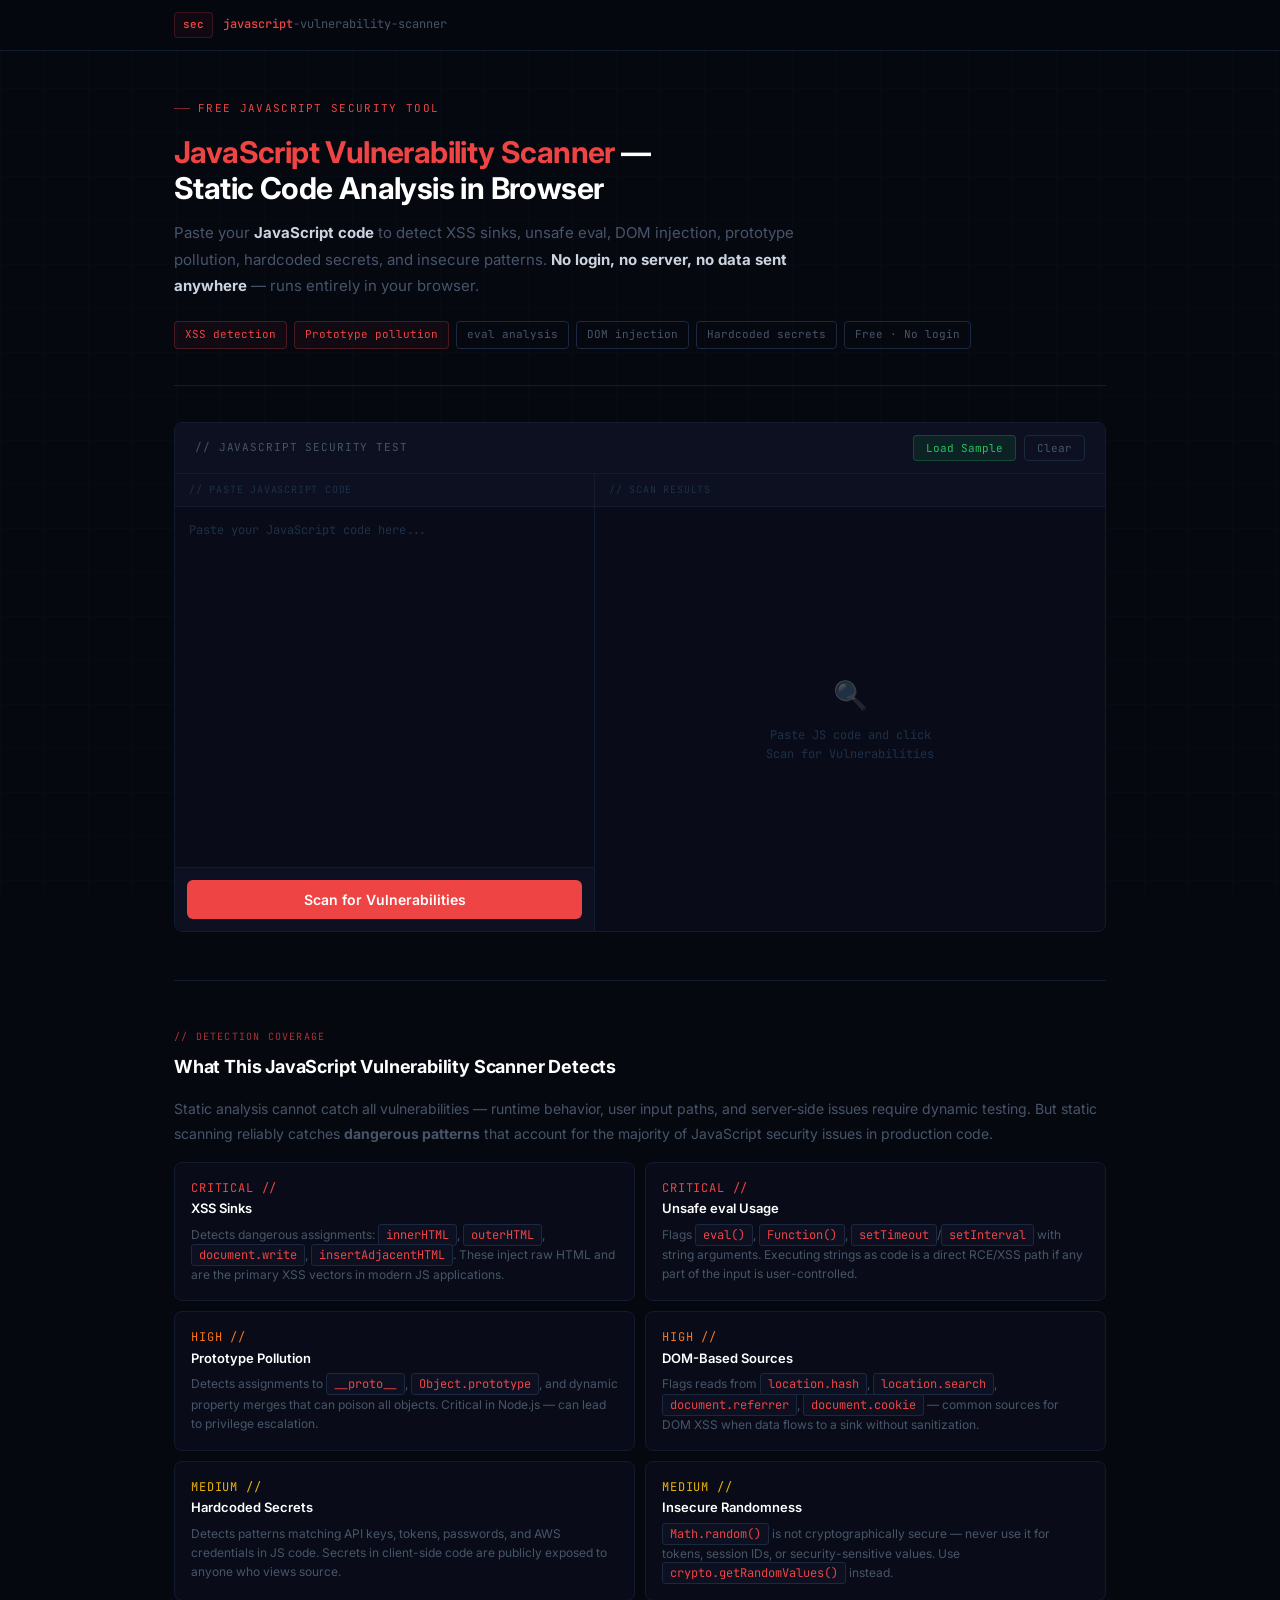
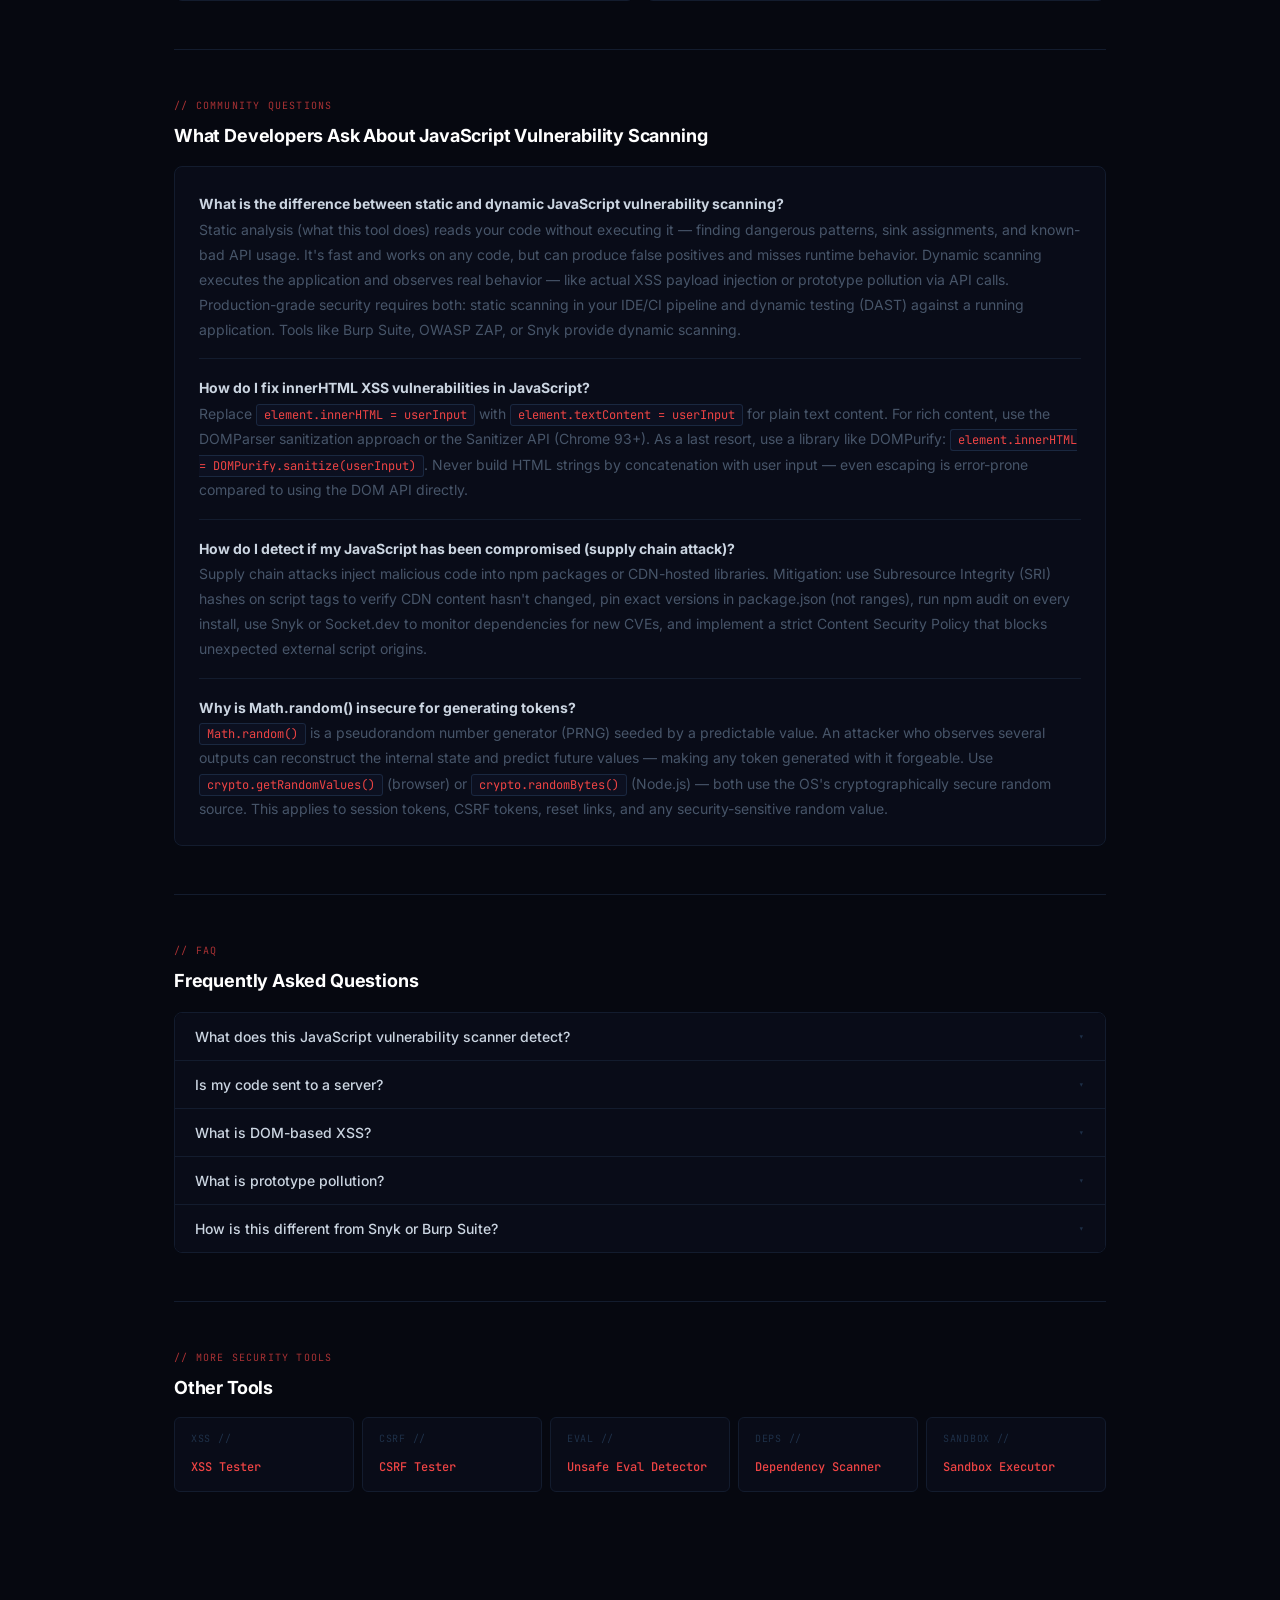
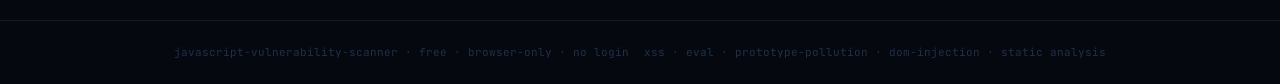
==== commit 48a1be0f: "JavaScript security test" ====
--- a/index.html
+++ b/index.html
@@ -779,7 +779,7 @@
 
   <div class="tool-wrap">
     <div class="tool-head">
-      <span class="tool-title">// JavaScript Vulnerability Scanner</span>
+      <span class="tool-title">// JavaScript Security test </span>
       <div class="tool-actions-top">
         <button class="btn-sm btn-sm-sample" onclick="loadSample()">Load Sample</button>
         <button class="btn-sm btn-sm-clear" onclick="clearTool()">Clear</button>
